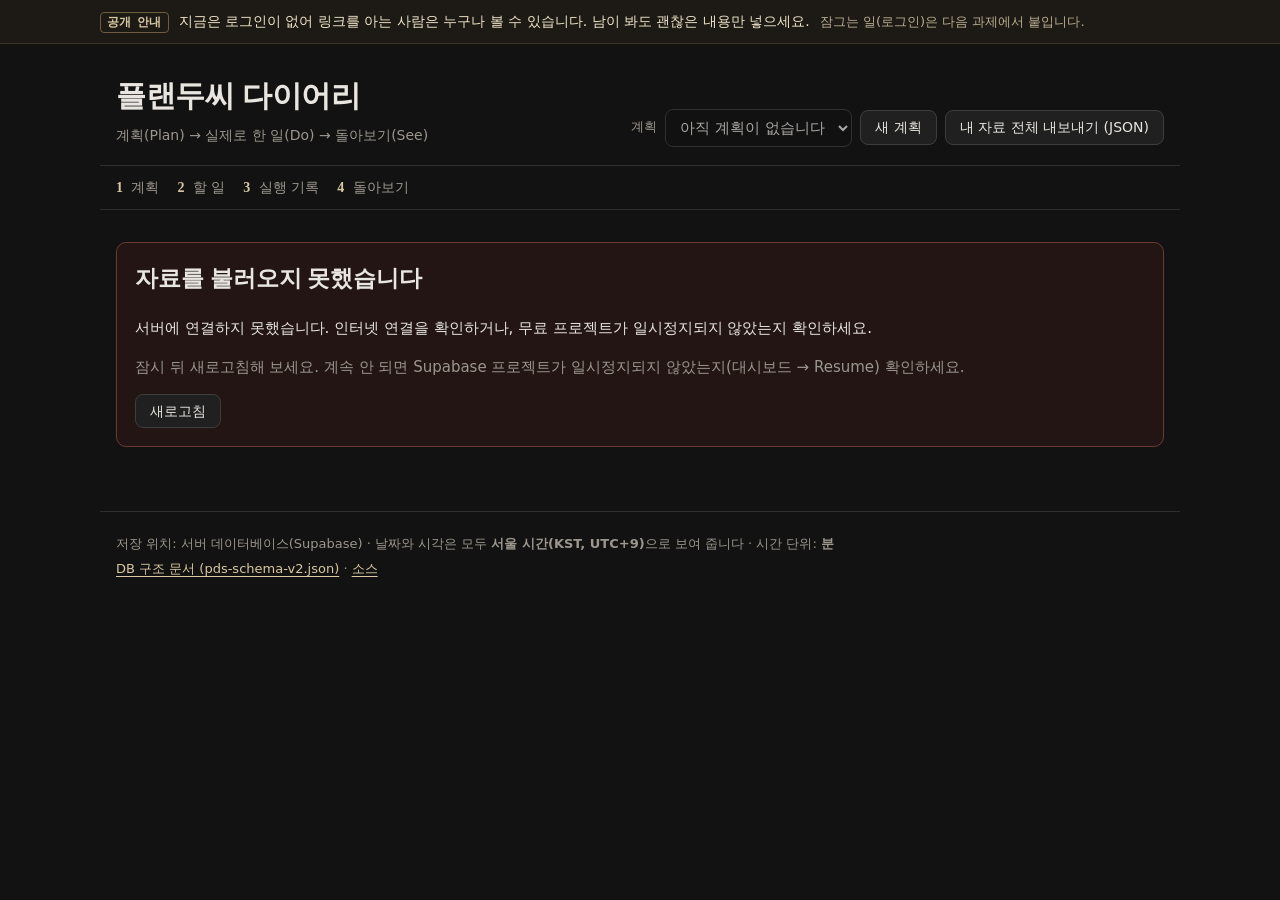
==== index.html @ 253e88d9 "Add files via upload" ====
<!doctype html>
<html lang="ko">
<head>
  <meta charset="utf-8">
  <meta name="viewport" content="width=device-width, initial-scale=1">
  <meta http-equiv="Content-Security-Policy" content="default-src 'self'; script-src 'self'; style-src 'self'; img-src 'self' data:; font-src 'self'; connect-src 'self' https://*.supabase.co; object-src 'none'; base-uri 'none'; form-action 'none'">
  <meta name="referrer" content="no-referrer">
  <meta name="description" content="계획(Plan) → 실제로 한 일(Do) → 돌아보기(See)가 하나로 이어지는 다이어리">
  <title>플랜두씨 다이어리</title>
  <link rel="icon" href="data:,">
  <link rel="stylesheet" href="style.css">
  <script src="config.js" defer></script>
  <script src="app.js" defer></script>
</head>
<body>
  <div class="notice" id="public-notice" role="note">
    <strong class="notice-label">공개 안내</strong>
    <span id="public-notice-text">지금은 로그인이 없어 링크를 아는 사람은 누구나 볼 수 있습니다. 남이 봐도 괜찮은 내용만 넣으세요.</span>
    <span class="notice-sub">잠그는 일(로그인)은 다음 과제에서 붙입니다.</span>
  </div>

  <header class="top">
    <div class="brand">
      <h1>플랜두씨 다이어리</h1>
      <p class="tagline">계획(Plan) → 실제로 한 일(Do) → 돌아보기(See)</p>
    </div>
    <div class="top-actions">
      <label class="plan-picker">
        <span>계획</span>
        <select id="plan-select" aria-label="볼 계획 고르기" disabled>
          <option>불러오는 중…</option>
        </select>
      </label>
      <button type="button" id="btn-new-plan" class="btn">새 계획</button>
      <button type="button" id="btn-export" class="btn">내 자료 전체 내보내기 (JSON)</button>
    </div>
  </header>

  <nav class="steps" aria-label="단계">
    <a href="#sec-plan" data-jump="sec-plan"><b>1</b> 계획</a>
    <a href="#sec-tasks" data-jump="sec-tasks"><b>2</b> 할 일</a>
    <a href="#sec-logs" data-jump="sec-logs"><b>3</b> 실행 기록</a>
    <a href="#sec-review" data-jump="sec-review"><b>4</b> 돌아보기</a>
  </nav>

  <div id="status" class="status" role="status" aria-live="polite"></div>

  <main id="app">
    <p class="loading-note">불러오는 중…</p>
    <noscript><p class="error-box">이 앱은 자바스크립트가 켜져 있어야 동작합니다.</p></noscript>
  </main>

  <footer class="foot">
    <p>저장 위치: 서버 데이터베이스(Supabase) · 날짜와 시각은 모두 <b>서울 시간(KST, UTC+9)</b>으로 보여 줍니다 · 시간 단위: <b>분</b></p>
    <p>
      <a href="contracts/pds-schema-v2.json">DB 구조 문서 (pds-schema-v2.json)</a>
      · <a id="source-link" href="https://github.com/dochiHS/pds-diary" rel="noopener">소스</a>
    </p>
  </footer>
</body>
</html>
---- style.css ----
/* 플랜두씨 다이어리 — 어두운 바탕, 명조 제목, 색은 꼭 필요한 곳에만 */
:root {
  --bg: #121212;
  --surface: #1a1a1a;
  --surface-2: #202020;
  --line: #2e2e2e;
  --line-strong: #3d3d3d;
  --text: #e9e6e1;
  --muted: #9b968e;
  --faint: #6f6b65;
  --accent: #d8c9a3;
  --accent-ink: #171513;
  --warn: #e0a08f;
  --warn-bg: rgba(224, 160, 143, 0.10);
  --ok: #b7c7a8;
  --focus: #f1e3bd;
  --radius: 10px;
  --serif: "Noto Serif KR", "Nanum Myeongjo", "NanumMyeongjo", "Batang", "바탕", "AppleMyungjo", serif;
  --sans: "Pretendard", "Noto Sans KR", "Apple SD Gothic Neo", "Malgun Gothic", "맑은 고딕", system-ui, sans-serif;
  color-scheme: dark;
}

* { box-sizing: border-box; }
html { scroll-padding-top: 16px; }
body {
  margin: 0;
  background: var(--bg);
  color: var(--text);
  font-family: var(--sans);
  font-size: 15px;
  line-height: 1.6;
  -webkit-text-size-adjust: 100%;
}
a { color: var(--accent); text-underline-offset: 3px; }
a:hover { color: var(--focus); }
b, strong { font-weight: 650; }
.muted { color: var(--muted); }
.small { font-size: 13px; }
.pre { white-space: pre-wrap; }

/* 공개 안내 */
.notice {
  display: flex; flex-wrap: wrap; gap: 4px 10px; align-items: baseline;
  padding: 10px max(16px, calc((100vw - 1080px) / 2));
  background: #1d1a15;
  border-bottom: 1px solid #3a3326;
  color: #efe4c8;
  font-size: 14px;
}
.notice-label {
  border: 1px solid #6b5d3e; border-radius: 4px; padding: 0 6px;
  font-size: 12px; letter-spacing: .04em; color: var(--accent);
}
.notice-sub { color: #b9ad90; font-size: 13px; }

/* 머리 */
.top, .steps, main, .foot, .status {
  width: 100%; max-width: 1080px; margin: 0 auto; padding-left: 16px; padding-right: 16px;
}
.top {
  display: flex; flex-wrap: wrap; justify-content: space-between; align-items: flex-end; gap: 16px;
  padding-top: 28px; padding-bottom: 18px;
}
.brand h1 {
  margin: 0; font-family: var(--serif); font-weight: 700; font-size: 30px; letter-spacing: -.01em;
}
.tagline { margin: 4px 0 0; color: var(--muted); font-size: 14px; }
.top-actions { display: flex; flex-wrap: wrap; gap: 8px; align-items: center; }
.plan-picker { display: flex; align-items: center; gap: 8px; color: var(--muted); font-size: 13px; white-space: nowrap; }
.plan-picker select { max-width: min(360px, 70vw); }

.steps {
  display: flex; flex-wrap: wrap; gap: 6px 18px;
  padding-top: 10px; padding-bottom: 10px;
  border-top: 1px solid var(--line); border-bottom: 1px solid var(--line);
  font-size: 14px;
}
.steps a { color: var(--muted); text-decoration: none; }
.steps a:hover { color: var(--text); }
.steps b { color: var(--accent); font-family: var(--serif); margin-right: 4px; }

/* 상태 알림 */
.status { min-height: 0; }
.status.show {
  position: sticky; top: 8px; z-index: 20;
  display: flex; flex-wrap: wrap; gap: 8px 12px; align-items: center;
  margin-top: 12px; padding: 10px 14px;
  border: 1px solid var(--line-strong); border-radius: var(--radius);
  background: #1f1d19; box-shadow: 0 8px 24px rgba(0, 0, 0, .35);
}
.status.error { border-color: #6b3a31; background: #2a1916; color: #f3c9bf; }

/* 구역 */
main { padding-top: 8px; padding-bottom: 40px; }
.sec { padding: 28px 0 8px; border-bottom: 1px solid var(--line); }
.sec:last-child { border-bottom: 0; }
.sec-title {
  display: flex; align-items: baseline; gap: 10px;
  margin: 0 0 14px; font-family: var(--serif); font-size: 23px; font-weight: 700;
}
.sec-title small { font-family: var(--sans); font-size: 13px; font-weight: 400; color: var(--muted); }
.step-no {
  display: inline-grid; place-items: center; width: 28px; height: 28px; border-radius: 50%;
  border: 1px solid var(--line-strong); font-size: 15px; color: var(--accent);
}
h3 { font-family: var(--serif); font-size: 17px; margin: 0 0 8px; }
.list-title { margin-top: 22px; }

.card {
  background: var(--surface); border: 1px solid var(--line); border-radius: var(--radius);
  padding: 16px; margin: 12px 0;
}
.card-head { display: flex; flex-wrap: wrap; align-items: baseline; gap: 8px 12px; margin-bottom: 10px; }
.plan-title { margin: 0; font-size: 20px; }
.rid { color: var(--faint); font-size: 13px; font-variant-numeric: tabular-nums; }

.kv { display: grid; grid-template-columns: 96px 1fr; gap: 6px 14px; margin: 0; }
.kv dt { color: var(--muted); font-size: 13px; padding-top: 2px; }
.kv dd { margin: 0; overflow-wrap: anywhere; }
.kv.compact { gap: 3px 12px; font-size: 14px; }
.kv dd.changed { color: var(--focus); }
.kv dd.changed::before { content: "바뀜 "; font-size: 11px; color: var(--accent); border: 1px solid #5c5240; border-radius: 3px; padding: 0 4px; margin-right: 6px; }
.was { color: var(--faint); font-size: 12px; }

.badge {
  display: inline-block; font-size: 12px; line-height: 1.5; padding: 0 7px;
  border: 1px solid var(--line-strong); border-radius: 999px; color: var(--muted);
}
.badge.solid { background: var(--accent); color: var(--accent-ink); border-color: var(--accent); }
.badge.warn { color: var(--warn); border-color: #6b4239; background: var(--warn-bg); }
.badge.warn-soft { color: #e3c08a; border-color: #5f4d30; }

/* 넘어온 고칠 점 */
.carried {
  border: 1px solid #4a4231; border-left: 3px solid var(--accent);
  border-radius: var(--radius); padding: 12px 14px; margin: 12px 0; background: #1b1916;
}
.carried-label { font-size: 12px; color: var(--accent); letter-spacing: .02em; }
.carried-text { margin: 4px 0; font-family: var(--serif); font-size: 17px; }

/* 접는 칸 */
details.block { margin: 12px 0; border: 1px solid var(--line); border-radius: var(--radius); background: var(--surface); }
details.block > summary { cursor: pointer; padding: 10px 14px; color: var(--muted); font-size: 14px; }
details.block[open] > summary { border-bottom: 1px solid var(--line); color: var(--text); }
details.block > :not(summary) { margin-left: 14px; margin-right: 14px; }
details.block > :last-child { margin-bottom: 12px; }
.task details.block { margin: 8px 0 0; background: transparent; }

.versions { list-style: none; padding: 0; margin: 12px 14px; display: grid; gap: 10px; }
.version { border: 1px solid var(--line); border-radius: 8px; padding: 10px 12px; background: var(--surface-2); }
.version.current { border-color: #4c4535; }
.version-head { display: flex; flex-wrap: wrap; gap: 6px 10px; align-items: baseline; margin-bottom: 6px; }

/* 폼 */
.form h3 { margin-bottom: 4px; }
.grid { display: grid; grid-template-columns: repeat(2, minmax(0, 1fr)); gap: 10px 14px; margin: 10px 0; }
.grid-task { grid-template-columns: repeat(4, minmax(0, 1fr)); }
.span-all { grid-column: 1 / -1; }
.span-2 { grid-column: span 2; }
.field { display: flex; flex-direction: column; gap: 4px; min-width: 0; }
.field-label { font-size: 13px; color: var(--muted); }
.field-hint { font-size: 12px; color: var(--faint); }
input, select, textarea {
  width: 100%; min-width: 0;
  font: inherit; font-size: 15px; color: var(--text);
  background: #111; border: 1px solid var(--line-strong); border-radius: 8px;
  padding: 8px 10px;
}
textarea { resize: vertical; }
input:focus, select:focus, textarea:focus, button:focus-visible, a:focus-visible, summary:focus-visible {
  outline: 2px solid var(--focus); outline-offset: 1px;
}
input[type="date"], input[type="datetime-local"] { color-scheme: dark; }

.actions { display: flex; flex-wrap: wrap; gap: 8px; margin-top: 10px; }
.btn {
  display: inline-flex; align-items: center; justify-content: center; gap: 6px;
  font: inherit; font-size: 14px; line-height: 1.2; text-decoration: none;
  color: var(--text); background: var(--surface-2);
  border: 1px solid var(--line-strong); border-radius: 8px; padding: 8px 14px; cursor: pointer;
}
.btn:hover:not(:disabled) { border-color: #5a5a5a; color: var(--focus); }
.btn:disabled { opacity: .55; cursor: default; }
.btn.primary { background: var(--accent); border-color: var(--accent); color: var(--accent-ink); font-weight: 600; }
.btn.primary:hover:not(:disabled) { background: var(--focus); color: var(--accent-ink); }
.btn.ghost { background: transparent; }
.btn.danger { color: var(--warn); }
.small-btn { padding: 5px 10px; font-size: 13px; }

/* 할 일 */
.toolbar {
  display: grid; grid-template-columns: 2fr repeat(4, minmax(0, 1fr)) auto; gap: 10px; align-items: end;
  margin: 18px 0 6px;
}
.sort-rule { margin: 8px 0 2px; font-size: 14px; }
.count { margin: 6px 0; color: var(--muted); font-size: 13px; }
.tasks, .logs, .reviews { list-style: none; padding: 0; margin: 8px 0; display: grid; gap: 10px; }
.task {
  background: var(--surface); border: 1px solid var(--line); border-radius: var(--radius); padding: 12px 14px;
}
.task.overdue { border-left: 3px solid var(--warn); }
.task.done .t { color: var(--muted); text-decoration: line-through; text-decoration-color: var(--faint); }
.task.deleted { opacity: .7; border-style: dashed; }
.task-main { display: grid; grid-template-columns: 88px minmax(0, 1fr) auto; gap: 12px; align-items: start; }
.task-lead .btn { width: 100%; }
.btn.complete { border-color: #5c5240; }
.btn.complete.is-done { background: #26241f; color: var(--ok); border-color: #3c4636; opacity: 1; }
.lead-mark { display: block; text-align: center; color: var(--faint); font-size: 13px; padding-top: 6px; }
.task-title { display: flex; gap: 8px; align-items: baseline; font-size: 16px; overflow-wrap: anywhere; }
.task-title .t { font-weight: 600; }
.meta { display: flex; flex-wrap: wrap; gap: 4px 12px; color: var(--muted); font-size: 13px; margin-top: 4px; font-variant-numeric: tabular-nums; }
.tags { display: flex; flex-wrap: wrap; gap: 6px; margin-top: 6px; }
.tag { font-size: 12px; padding: 1px 8px; border-radius: 4px; background: #262626; color: #cfc9bf; overflow-wrap: anywhere; }
.note { margin: 6px 0 0; color: #cfc9bf; font-size: 14px; white-space: pre-wrap; overflow-wrap: anywhere; }
.task-actions { display: flex; flex-wrap: wrap; gap: 6px; justify-content: flex-end; max-width: 260px; }
.form.inline { margin: 0; }
.mini { margin: 8px 0; padding-left: 18px; font-size: 13px; color: #cfc9bf; }
.mini li { margin: 2px 0; overflow-wrap: anywhere; }
.empty { color: var(--muted); padding: 14px; border: 1px dashed var(--line-strong); border-radius: var(--radius); }

/* 실행 기록 */
.log { background: var(--surface); border: 1px solid var(--line); border-radius: var(--radius); padding: 10px 14px; }
.log.cancelled { opacity: .65; }
.log.cancelled .meta { text-decoration: line-through; }
.log-head { display: flex; flex-wrap: wrap; gap: 4px 12px; align-items: baseline; overflow-wrap: anywhere; }
.blocked-reason { margin: 6px 0 0; font-size: 14px; color: #e3c08a; overflow-wrap: anywhere; }
.proof {
  margin: 12px 0; padding: 12px 14px; border: 1px solid #3c4636; border-radius: var(--radius); background: #171b15;
  font-size: 14px;
}

/* 돌아보기 */
.basis { margin: 0 0 4px; font-size: 14px; }
.stats { display: grid; grid-template-columns: repeat(7, minmax(0, 1fr)); gap: 8px; margin: 14px 0; }
.stat {
  display: flex; flex-direction: column; align-items: flex-start; gap: 2px; text-align: left;
  font: inherit; color: var(--text); background: var(--surface);
  border: 1px solid var(--line); border-radius: var(--radius); padding: 10px 12px; cursor: pointer; min-width: 0;
}
.stat:hover { border-color: #5a5a5a; }
.stat.on { border-color: var(--accent); background: #1d1b17; }
.stat-label { font-size: 13px; color: var(--muted); }
.stat-num { font-family: var(--serif); font-size: 24px; font-weight: 700; font-variant-numeric: tabular-nums; line-height: 1.25; overflow-wrap: anywhere; }
.stat-rule { font-size: 11px; color: var(--faint); line-height: 1.4; }
.drill { border-color: #4c4535; }
.drill-head { display: flex; justify-content: space-between; align-items: baseline; gap: 12px; }
.drill-list { margin: 8px 0; padding-left: 20px; }
.drill-list li { margin: 4px 0; overflow-wrap: anywhere; }
.check { margin: 8px 0 0; font-size: 14px; color: var(--ok); }
.insight { margin: 12px 14px 8px; }
table.cmp { width: calc(100% - 28px); border-collapse: collapse; font-size: 14px; margin-bottom: 12px; }
.cmp th, .cmp td { padding: 6px 8px; border-bottom: 1px solid var(--line); text-align: left; overflow-wrap: anywhere; }
.cmp th { color: var(--muted); font-weight: 500; font-size: 13px; }
.cmp .num { text-align: right; font-variant-numeric: tabular-nums; white-space: nowrap; }
.cmp tfoot td { color: var(--muted); border-bottom: 0; }
.review .fix { margin: 8px 0; font-family: var(--serif); font-size: 16px; }
.carry-row { display: flex; flex-wrap: wrap; gap: 8px; align-items: center; }
.carry-row select { width: auto; max-width: 100%; flex: 1 1 240px; }
.carried-note { margin: 6px 0 0; }

/* 이동 강조 */
.flash { animation: flash 2.2s ease-out 1; }
@keyframes flash {
  0% { box-shadow: 0 0 0 3px var(--focus); }
  100% { box-shadow: 0 0 0 3px transparent; }
}

.error-box {
  margin: 24px 0; padding: 18px; border: 1px solid #6b3a31; border-radius: var(--radius); background: #221513;
}
.error-box h2 { margin-top: 0; font-family: var(--serif); }
.loading-note { color: var(--muted); padding: 24px 0; }

.foot { padding-top: 18px; padding-bottom: 40px; border-top: 1px solid var(--line); color: var(--muted); font-size: 13px; }
.foot p { margin: 4px 0; }

/* 좁은 화면 */
@media (max-width: 900px) {
  .stats { grid-template-columns: repeat(4, minmax(0, 1fr)); }
  .toolbar { grid-template-columns: repeat(2, minmax(0, 1fr)); }
  .toolbar .field:first-child { grid-column: 1 / -1; }
  .grid-task { grid-template-columns: repeat(2, minmax(0, 1fr)); }
}
@media (max-width: 640px) {
  body { font-size: 14px; }
  .brand h1 { font-size: 25px; }
  .top-actions { width: 100%; }
  .top-actions .btn { flex: 1 1 auto; }
  .plan-picker { width: 100%; }
  .plan-picker select { max-width: none; flex: 1; }
  .grid, .grid-task { grid-template-columns: minmax(0, 1fr); }
  .span-2 { grid-column: auto; }
  .stats { grid-template-columns: repeat(2, minmax(0, 1fr)); }
  .task-main { grid-template-columns: minmax(0, 1fr); }
  .task-lead .btn { width: auto; }
  .task-actions { justify-content: flex-start; max-width: none; }
  .kv { grid-template-columns: 80px 1fr; }
  table.cmp { font-size: 13px; }
}
@media (prefers-reduced-motion: reduce) {
  .flash { animation: none; outline: 2px solid var(--focus); }
  html { scroll-behavior: auto; }
}
.stat-sub { font-size: 12px; color: var(--muted); margin-top: -2px; }
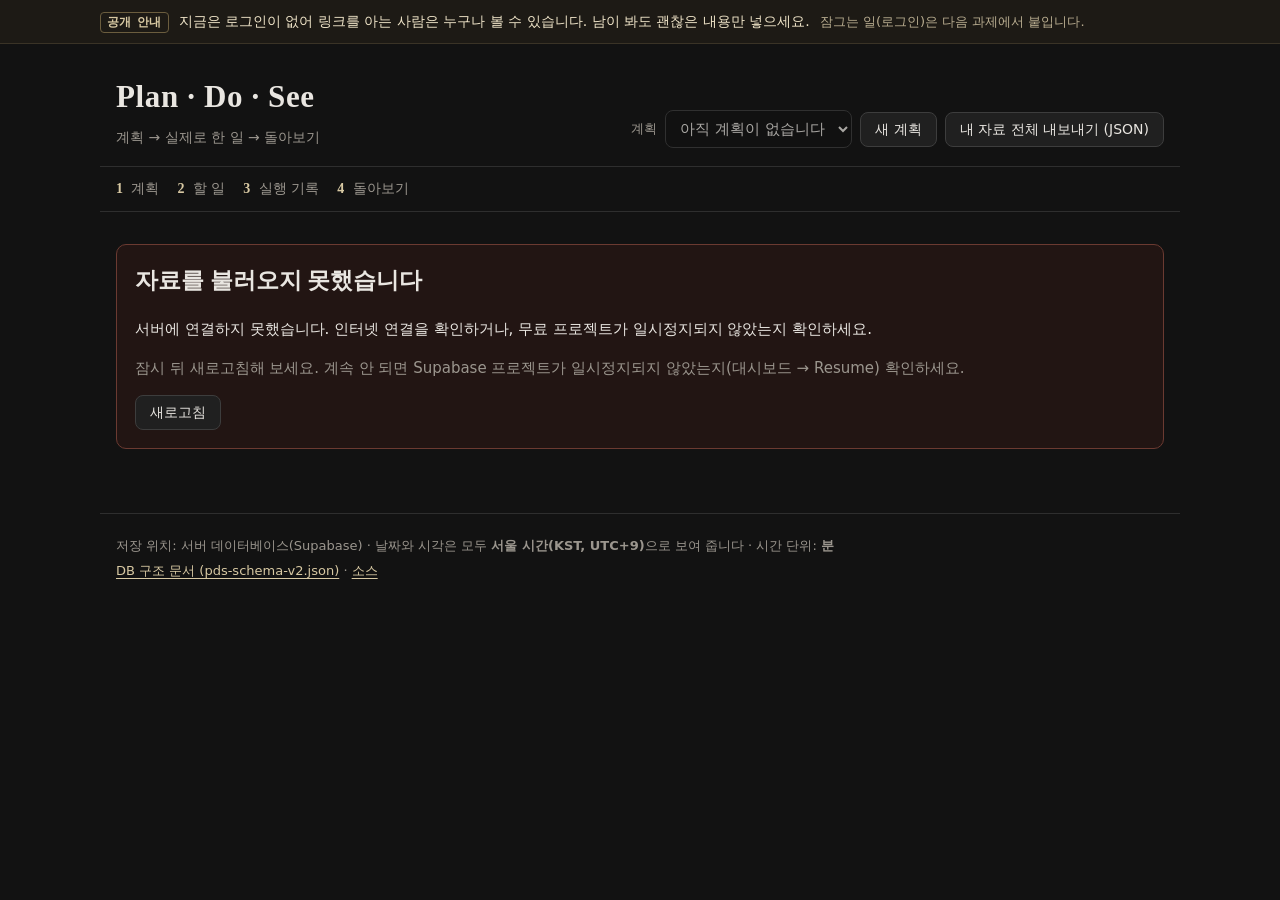
==== commit c55e544c: "Add files via upload" ====
--- a/index.html
+++ b/index.html
@@ -6,7 +6,7 @@
   <meta http-equiv="Content-Security-Policy" content="default-src 'self'; script-src 'self'; style-src 'self'; img-src 'self' data:; font-src 'self'; connect-src 'self' https://*.supabase.co; object-src 'none'; base-uri 'none'; form-action 'none'">
   <meta name="referrer" content="no-referrer">
   <meta name="description" content="계획(Plan) → 실제로 한 일(Do) → 돌아보기(See)가 하나로 이어지는 다이어리">
-  <title>플랜두씨 다이어리</title>
+  <title>Plan · Do · See</title>
   <link rel="icon" href="data:,">
   <link rel="stylesheet" href="style.css">
   <script src="config.js" defer></script>
@@ -21,8 +21,8 @@
 
   <header class="top">
     <div class="brand">
-      <h1>플랜두씨 다이어리</h1>
-      <p class="tagline">계획(Plan) → 실제로 한 일(Do) → 돌아보기(See)</p>
+      <h1>Plan · Do · See</h1>
+      <p class="tagline">계획 → 실제로 한 일 → 돌아보기</p>
     </div>
     <div class="top-actions">
       <label class="plan-picker">
--- a/style.css
+++ b/style.css
@@ -1,4 +1,4 @@
-/* 플랜두씨 다이어리 — 어두운 바탕, 명조 제목, 색은 꼭 필요한 곳에만 */
+/* Plan · Do · See — 어두운 바탕, 명조 제목, 색은 꼭 필요한 곳에만 */
 :root {
   --bg: #121212;
   --surface: #1a1a1a;
@@ -62,7 +62,7 @@
   padding-top: 28px; padding-bottom: 18px;
 }
 .brand h1 {
-  margin: 0; font-family: var(--serif); font-weight: 700; font-size: 30px; letter-spacing: -.01em;
+  margin: 0; font-family: "Palatino Linotype", Palatino, "Book Antiqua", Georgia, var(--serif); font-weight: 600; font-size: 31px; letter-spacing: .02em;
 }
 .tagline { margin: 4px 0 0; color: var(--muted); font-size: 14px; }
 .top-actions { display: flex; flex-wrap: wrap; gap: 8px; align-items: center; }
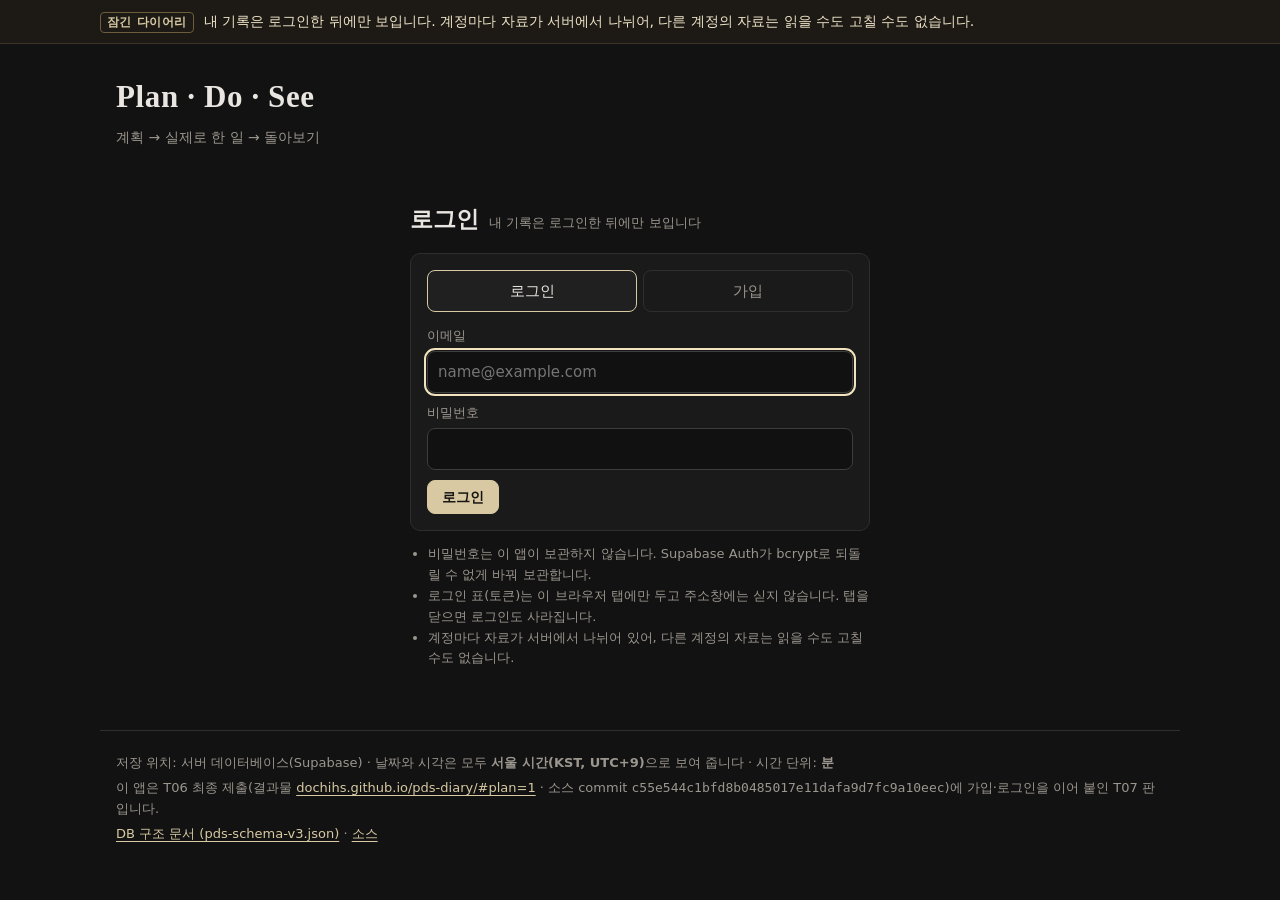
==== commit dabefce9: "T07: 화면에 가입·로그인·로그아웃, 5일 관찰, 내 계정(비밀번호 변경·계정 삭제)" ====
--- a/index.html
+++ b/index.html
@@ -5,18 +5,17 @@
   <meta name="viewport" content="width=device-width, initial-scale=1">
   <meta http-equiv="Content-Security-Policy" content="default-src 'self'; script-src 'self'; style-src 'self'; img-src 'self' data:; font-src 'self'; connect-src 'self' https://*.supabase.co; object-src 'none'; base-uri 'none'; form-action 'none'">
   <meta name="referrer" content="no-referrer">
-  <meta name="description" content="계획(Plan) → 실제로 한 일(Do) → 돌아보기(See)가 하나로 이어지는 다이어리">
+  <meta name="description" content="계획(Plan) → 실제로 한 일(Do) → 돌아보기(See)가 하나로 이어지는 다이어리 — 로그인한 사람만 자기 기록을 봅니다">
   <title>Plan · Do · See</title>
   <link rel="icon" href="data:,">
   <link rel="stylesheet" href="style.css">
   <script src="config.js" defer></script>
   <script src="app.js" defer></script>
 </head>
-<body>
+<body class="logged-out">
   <div class="notice" id="public-notice" role="note">
-    <strong class="notice-label">공개 안내</strong>
-    <span id="public-notice-text">지금은 로그인이 없어 링크를 아는 사람은 누구나 볼 수 있습니다. 남이 봐도 괜찮은 내용만 넣으세요.</span>
-    <span class="notice-sub">잠그는 일(로그인)은 다음 과제에서 붙입니다.</span>
+    <strong class="notice-label">잠긴 다이어리</strong>
+    <span id="public-notice-text">내 기록은 로그인한 뒤에만 보입니다. 계정마다 자료가 서버에서 나뉘어, 다른 계정의 자료는 읽을 수도 고칠 수도 없습니다.</span>
   </div>
 
   <header class="top">
@@ -33,6 +32,10 @@
       </label>
       <button type="button" id="btn-new-plan" class="btn">새 계획</button>
       <button type="button" id="btn-export" class="btn">내 자료 전체 내보내기 (JSON)</button>
+      <span class="account-chip" id="account-chip" hidden>
+        <span id="account-email" class="small"></span>
+        <button type="button" id="btn-logout" class="btn small-btn">로그아웃</button>
+      </span>
     </div>
   </header>
 
@@ -41,6 +44,8 @@
     <a href="#sec-tasks" data-jump="sec-tasks"><b>2</b> 할 일</a>
     <a href="#sec-logs" data-jump="sec-logs"><b>3</b> 실행 기록</a>
     <a href="#sec-review" data-jump="sec-review"><b>4</b> 돌아보기</a>
+    <a href="#sec-obs" data-jump="sec-obs"><b>5</b> 5일 관찰</a>
+    <a href="#sec-account" data-jump="sec-account"><b>·</b> 내 계정</a>
   </nav>
 
   <div id="status" class="status" role="status" aria-live="polite"></div>
@@ -52,8 +57,9 @@
 
   <footer class="foot">
     <p>저장 위치: 서버 데이터베이스(Supabase) · 날짜와 시각은 모두 <b>서울 시간(KST, UTC+9)</b>으로 보여 줍니다 · 시간 단위: <b>분</b></p>
+    <p>이 앱은 T06 최종 제출(결과물 <a href="https://dochihs.github.io/pds-diary/#plan=1">dochihs.github.io/pds-diary/#plan=1</a> · 소스 commit <code>c55e544c1bfd8b0485017e11dafa9d7fc9a10eec</code>)에 가입·로그인을 이어 붙인 T07 판입니다.</p>
     <p>
-      <a href="contracts/pds-schema-v2.json">DB 구조 문서 (pds-schema-v2.json)</a>
+      <a href="contracts/pds-schema-v3.json">DB 구조 문서 (pds-schema-v3.json)</a>
       · <a id="source-link" href="https://github.com/dochiHS/pds-diary" rel="noopener">소스</a>
     </p>
   </footer>
--- a/style.css
+++ b/style.css
@@ -302,3 +302,30 @@
   html { scroll-behavior: auto; }
 }
 .stat-sub { font-size: 12px; color: var(--muted); margin-top: -2px; }
+
+/* ---------------- T07: 로그인·계정·5일 관찰 ---------------- */
+body.logged-out .plan-picker, body.logged-out #btn-new-plan, body.logged-out #btn-export, body.logged-out .steps { display: none; }
+.account-chip { display: inline-flex; align-items: center; gap: 8px; padding-left: 8px; border-left: 1px solid var(--line); color: var(--muted); }
+.account-chip[hidden] { display: none; }
+.auth { max-width: 460px; margin: 0 auto; border-bottom: 0; }
+.auth-form .field { margin-bottom: 10px; }
+.auth-tabs { display: flex; gap: 6px; margin-bottom: 14px; }
+.auth-tab { flex: 1; padding: 8px; border: 1px solid var(--line); border-radius: 8px; background: transparent; color: var(--muted); font: inherit; cursor: pointer; }
+.auth-tab.on { border-color: var(--accent); color: var(--text); background: var(--surface-2); }
+.auth-error { min-height: 1.4em; margin: 4px 0; color: var(--warn); font-size: 14px; }
+.auth-error:empty { min-height: 0; }
+.auth-notice { border: 1px solid #4a4231; border-left: 3px solid var(--accent); border-radius: var(--radius); padding: 10px 12px; background: #1b1916; }
+.auth-facts { padding-left: 18px; }
+.rule-hint { border-left: 3px solid var(--line-strong); padding: 6px 10px; margin: 6px 0 10px; font-size: 14px; background: var(--surface-2); border-radius: 0 6px 6px 0; }
+.rule-hint.after { border-left-color: var(--accent); }
+.planned { color: var(--accent); }
+.obs-kv { grid-template-columns: 130px 1fr; }
+.table-wrap { overflow-x: auto; }
+.obs-table td { vertical-align: top; }
+.obs-table .rule-row td { background: #1b1916; border-left: 3px solid var(--accent); }
+.obs-table .empty-row td { color: var(--faint); }
+.calc { padding-left: 18px; font-variant-numeric: tabular-nums; }
+.calc li { margin: 4px 0; }
+.danger-zone { border-color: #6b3a31; }
+.danger-zone h3 { color: var(--warn); }
+@media (max-width: 560px) { .obs-kv { grid-template-columns: 1fr; } .account-chip { border-left: 0; padding-left: 0; } }
